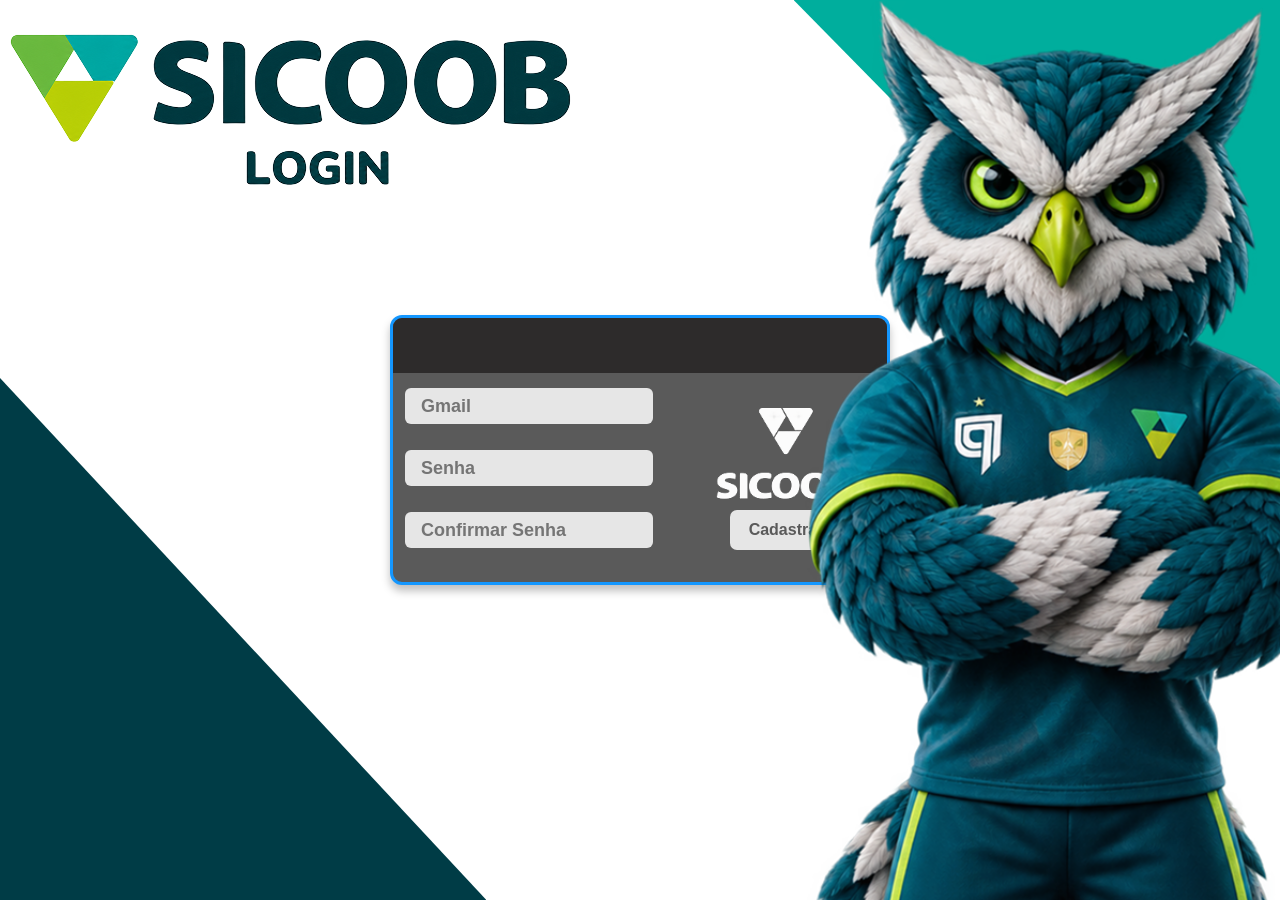
==== cadastro.html @ 3ce2a37f "1.0" ====
<!DOCTYPE html>
<html lang="en">
<head>
    <meta charset="UTF-8">
    <meta name="viewport" content="width=device-width, initial-scale=1.0">
    <title>Document</title>
    <link rel="stylesheet" href="css/Login.css">
    <link rel="stylesheet" href="css/cadastro.css">
</head>
<body>
    <main>
        <section class="conteiner">
            <div class="logo">
                <img src="img/logo.png" alt="Logo do Sicoob">
            </div>
            <div class="form">
                <div Class="linha"></div>
                <input type="text" placeholder="Gmail"><br>
                <input class="senha" type="password" placeholder="Senha">
                <input class="senha" type="password" placeholder="Confirmar Senha">
                <button>Cadastrar</button>
                <img class="logo-cartao" src="img/Logo2.png" alt="Logo">
                <img class="nome-cartao" src="img/Sicoob.png" alt="Logo">
            </div>
            <div class="mascote">
                <img src="img/mascote.png" alt="mascote">
            </div>
            <div class="verde"></div>
            <div class="verdeEscuro"></div>
        </section>
    </main>
</body>
</html>
---- css/Login.css ----
body{
    margin: 0;
}

.conteiner{
  position: relative;
  width: 100vw;
  height: 100vh;
  background: white;
  overflow: hidden;
}
.verde{
    position: absolute;
    top: 0;
    right: 0;
    width: 38%;
    height: 55%;
    background: #00AE9D;
    clip-path: polygon(0 0, 100% 0, 100% 100%);
    z-index: 0;
}

.verdeEscuro{
    position: absolute;
    bottom: 0;
    left: 0;
    width: 38%;
    height: 58%;
    background: #003C46;
    clip-path: polygon(0 0, 100% 100%, 0 100%);
    z-index: 0;
}

.mascote{
    position: absolute;
    right: 0;
    bottom: -5px;
    z-index: 1;
}

.mascote img{
    height: 100vh;
}

.form{
    position: absolute;
    top: 50%;
    left: 50%;
    transform: translate(-50%, -50%);
    width: 570px;
    height: 330px;
    background: #5a5a5a;
    border-radius: 12px;
    box-shadow: 0 6px 8px rgba(0, 0, 0, 0.25);
    z-index: 1;
    padding-top: 45px;
    box-sizing: border-box;
}

.form input{
    display: block;
    width: 260px;
    height: 38px;
    margin-top: 25px;
    margin-left: 35px;
    border: 0;
    border-radius: 6px;
    background: #e6e6e6;
    color: #5a5a5a;
    font-size: 16px;
    font-weight: bold;
    padding-left: 16px;
    outline: none;
}

.form br{
    display: none;
}

.form button{
    position: absolute;
    right: 45px;
    bottom: 40px;
    width: 115px;
    height: 42px;
    border: 0;
    border-radius: 7px;
    background: #e6e6e6;
    color: #5a5a5a;
    font-size: 16px;
    font-weight: bold;
}

.form a{
    position: absolute;
    left: 35px;
    bottom: 24px;
    color: white;
    font-size: 16px;
    font-weight: bold;
    text-decoration: none;
}

.form img{
    position: absolute;
}

.logo-cartao{
    right: 100px;
    top: 65px;
    width: 55px;
}

.nome-cartao{
    right: 55px;
    top: 125px;
    width: 145px;
}

.chip{
    left: 35px;
    bottom: 52px;
    width: 62px;
}

.rede{
    left: 95px;
    bottom: 52px;
    width: 42px;
}

.logo{
    position: relative;
    z-index: 1;
}
---- css/cadastro.css ----
.linha{
    position: absolute;
    top: 0;
    left: 0;
    height: 55px;
    width: 100%;
    background: #2d2b2b;
    z-index: 0;
}

.form{
    width: 500px;
    height: 270px;
    padding-top: 70px;
    border: 3px solid #1497ff;
    overflow: hidden;
}

.form input{
    width: 230px;
    height: 34px;
    margin-top: 0;
    margin-left: 12px;
    margin-bottom: 26px;
    font-size: 18px;
}

.form button{
    right: 45px;
    bottom: 32px;
    width: 112px;
    height: 40px;
}

.logo-cartao{
    right: 72px;
    top: 84px;
    width: 58px;
}

.nome-cartao{
    right: 31px;
    top: 145px;
    width: 140px;
}
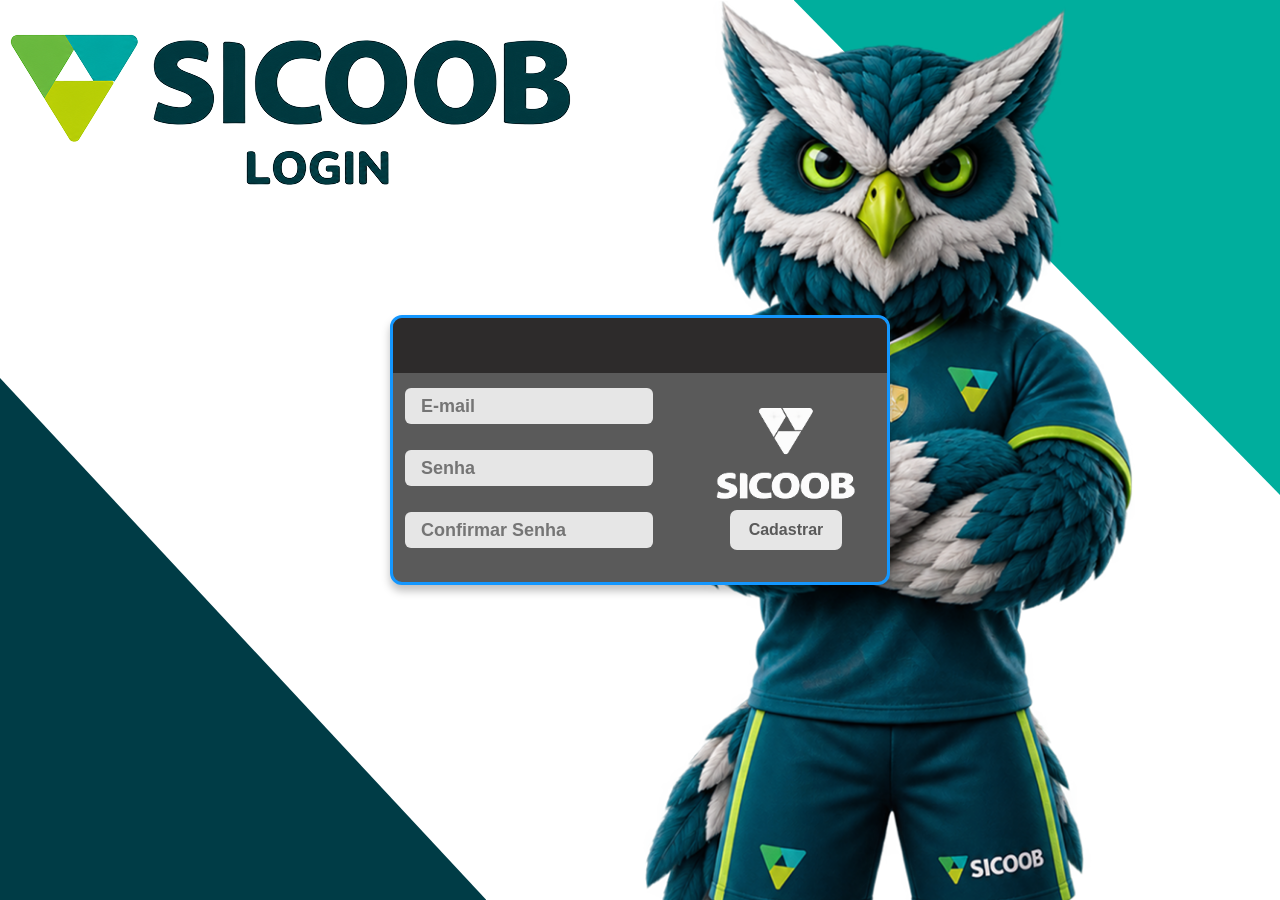
==== commit 95cb8d73: "2.0" ====
--- a/cadastro.html
+++ b/cadastro.html
@@ -1,5 +1,5 @@
 <!DOCTYPE html>
-<html lang="en">
+<html lang="pt-BR">
 <head>
     <meta charset="UTF-8">
     <meta name="viewport" content="width=device-width, initial-scale=1.0">
@@ -13,15 +13,15 @@
             <div class="logo">
                 <img src="img/logo.png" alt="Logo do Sicoob">
             </div>
-            <div class="form">
-                <div Class="linha"></div>
-                <input type="text" placeholder="Gmail"><br>
-                <input class="senha" type="password" placeholder="Senha">
-                <input class="senha" type="password" placeholder="Confirmar Senha">
-                <button>Cadastrar</button>
+            <form class="form">
+                <div class="linha"></div>
+                <input type="email" placeholder="E-mail" required>
+                <input class="senha" type="password" placeholder="Senha"required>
+                <input class="senha" type="password" placeholder="Confirmar Senha"required>
+                <button type="submit">Cadastrar</button>
                 <img class="logo-cartao" src="img/Logo2.png" alt="Logo">
                 <img class="nome-cartao" src="img/Sicoob.png" alt="Logo">
-            </div>
+            </form>
             <div class="mascote">
                 <img src="img/mascote.png" alt="mascote">
             </div>
--- a/css/Login.css
+++ b/css/Login.css
@@ -52,7 +52,7 @@
     background: #5a5a5a;
     border-radius: 12px;
     box-shadow: 0 6px 8px rgba(0, 0, 0, 0.25);
-    z-index: 1;
+    z-index: 2;
     padding-top: 45px;
     box-sizing: border-box;
 }
--- a/css/cadastro.css
+++ b/css/cadastro.css
@@ -1,45 +1,45 @@
-.linha{
-    position: absolute;
-    top: 0;
-    left: 0;
-    height: 55px;
-    width: 100%;
-    background: #2d2b2b;
-    z-index: 0;
+.linha {
+  position: absolute;
+  top: 0;
+  left: 0;
+  height: 55px;
+  width: 100%;
+  background: #2d2b2b;
+  z-index: 0;
 }
 
-.form{
-    width: 500px;
-    height: 270px;
-    padding-top: 70px;
-    border: 3px solid #1497ff;
-    overflow: hidden;
+.form {
+  width: 500px;
+  height: 270px;
+  padding-top: 70px;
+  border: 3px solid #1497ff;
+  overflow: hidden;
 }
 
-.form input{
-    width: 230px;
-    height: 34px;
-    margin-top: 0;
-    margin-left: 12px;
-    margin-bottom: 26px;
-    font-size: 18px;
+.form input {
+  width: 230px;
+  height: 34px;
+  margin-top: 0;
+  margin-left: 12px;
+  margin-bottom: 26px;
+  font-size: 18px;
 }
 
-.form button{
-    right: 45px;
-    bottom: 32px;
-    width: 112px;
-    height: 40px;
+.form button {
+  right: 45px;
+  bottom: 32px;
+  width: 112px;
+  height: 40px;
 }
 
-.logo-cartao{
-    right: 72px;
-    top: 84px;
-    width: 58px;
+.logo-cartao {
+  right: 72px;
+  top: 84px;
+  width: 58px;
 }
 
-.nome-cartao{
-    right: 31px;
-    top: 145px;
-    width: 140px;
+.nome-cartao {
+  right: 31px;
+  top: 145px;
+  width: 140px;
 }
